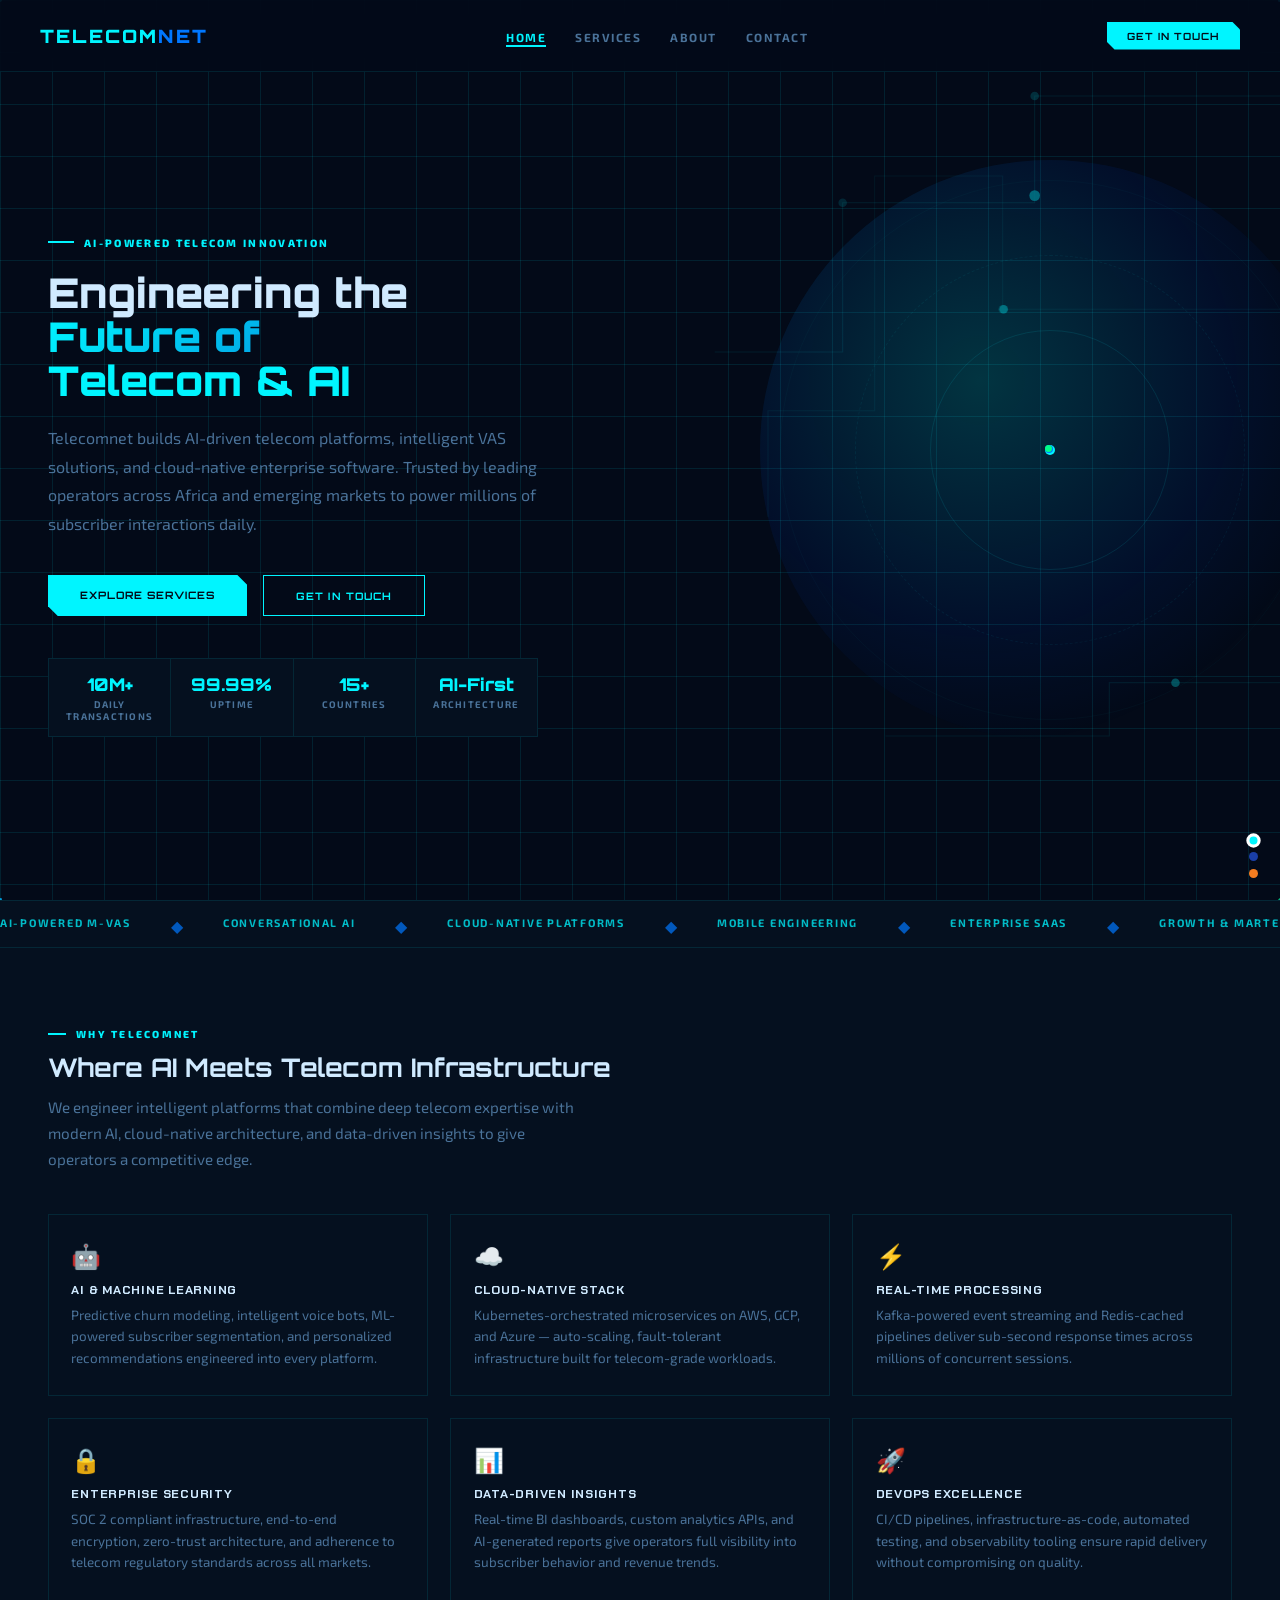
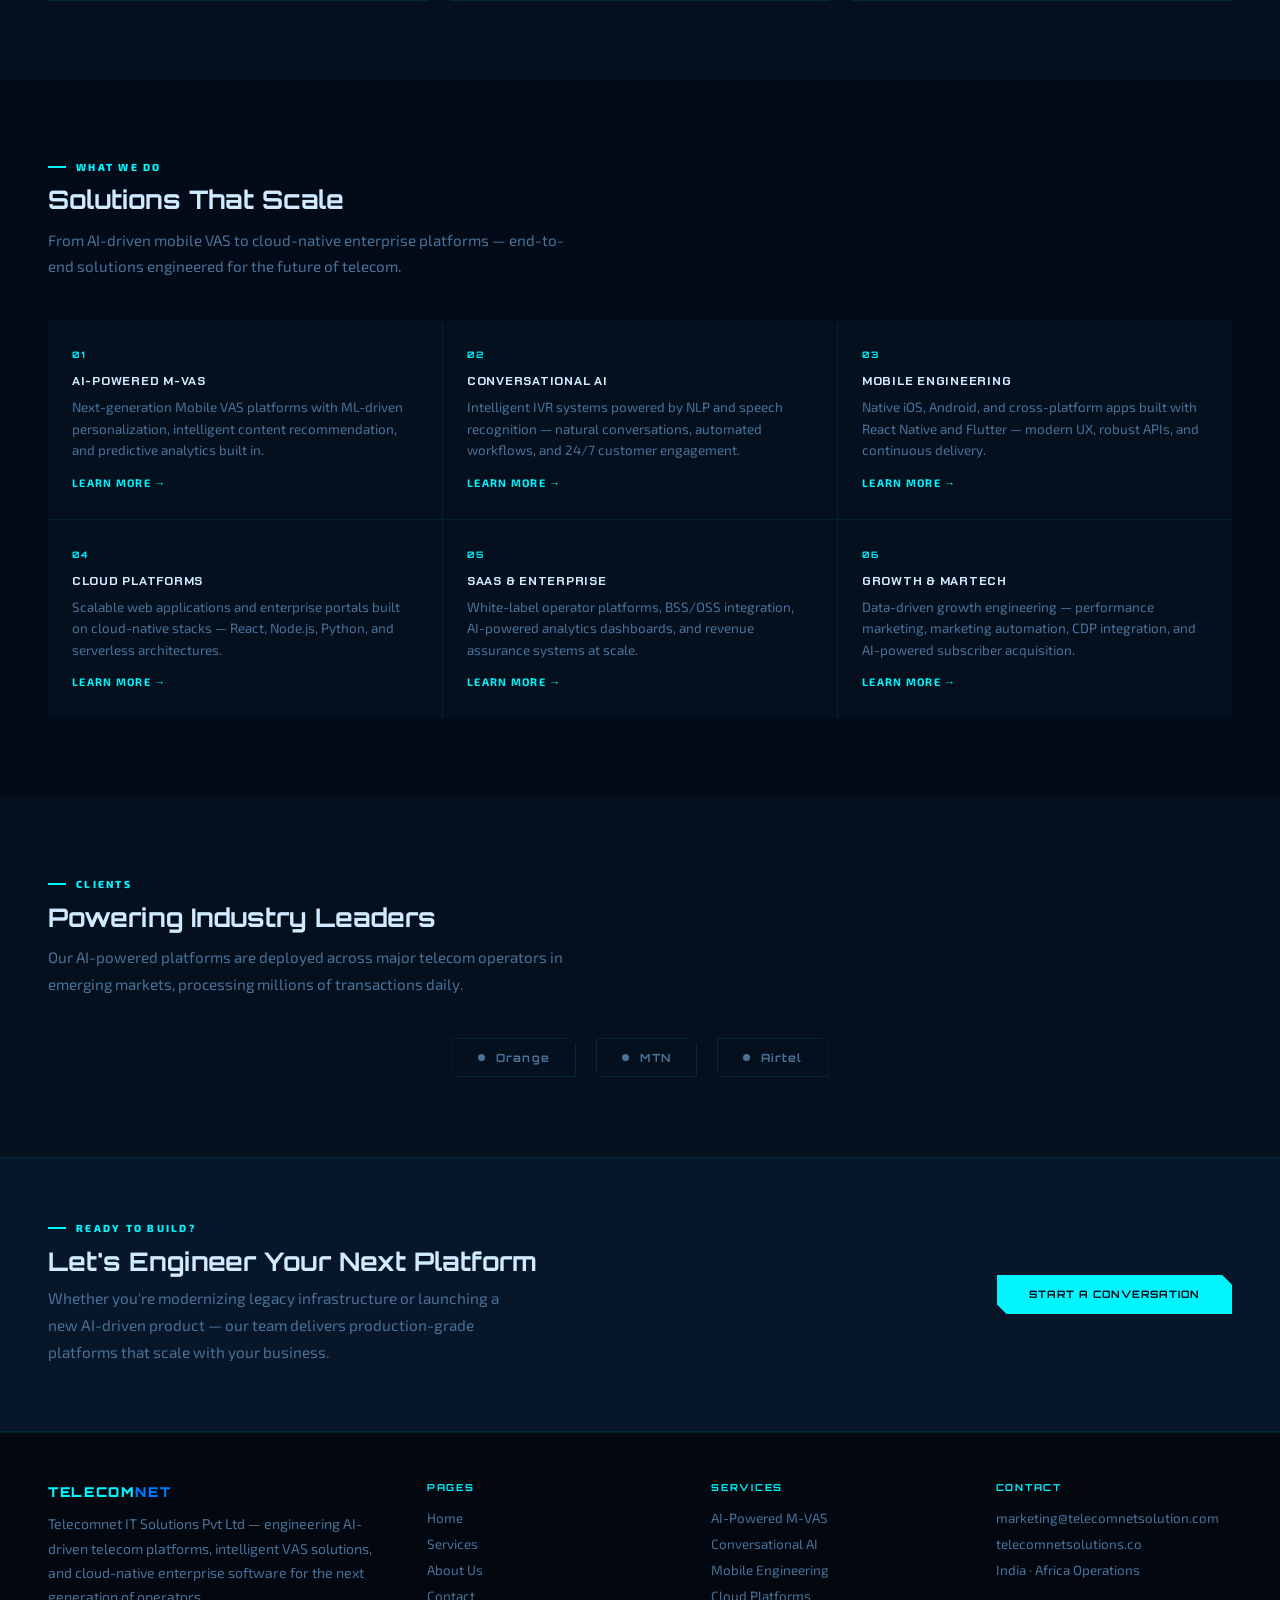
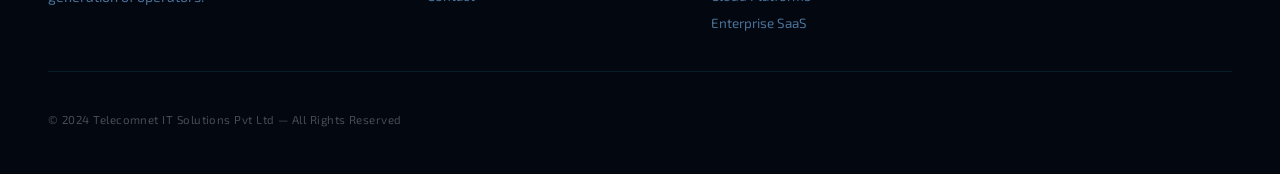
==== index.html @ 418e0425 "first commit" ====
<!DOCTYPE html>
<html lang="en" data-theme="scifi">
<head>
<meta charset="UTF-8"/><meta name="viewport" content="width=device-width,initial-scale=1"/>
<title>Telecomnet Solutions — AI-Powered Telecom Innovation</title>
<link rel="stylesheet" href="style.css"/>
<style>
.hero{min-height:100vh;display:flex;align-items:center;padding:8rem 3rem 4rem;position:relative;overflow:hidden;z-index:1}
.hero-grid{position:absolute;inset:0;background-image:linear-gradient(var(--border) 1px,transparent 1px),linear-gradient(90deg,var(--border) 1px,transparent 1px);background-size:52px 52px;animation:gridMove 18s linear infinite}
.hero-orb-wrap{position:absolute;right:-60px;top:50%;transform:translateY(-50%);width:580px;height:580px;pointer-events:none}
.hero-orb{position:absolute;inset:0;border-radius:50%;animation:orbFloat 6s ease-in-out infinite}
[data-theme="scifi"] .hero-orb{background:radial-gradient(circle at 38% 38%,rgba(0,245,255,.18),rgba(0,60,200,.1) 50%,transparent 72%)}
[data-theme="blueprint"] .hero-orb{background:radial-gradient(circle at 38% 38%,rgba(26,63,168,.13),rgba(244,124,32,.06) 50%,transparent 72%)}
[data-theme="premium"] .hero-orb{background:radial-gradient(circle at 38% 38%,rgba(244,124,32,.18),rgba(26,63,168,.1) 50%,transparent 72%)}
@keyframes orbFloat{0%,100%{transform:scale(1)}50%{transform:scale(1.04)}}
.orb-ring{position:absolute;border-radius:50%;top:50%;left:50%;transform:translate(-50%,-50%);border:1px solid var(--border)}
.orb-ring:nth-child(2){width:240px;height:240px;animation:spin 13s linear infinite}
.orb-ring:nth-child(3){width:390px;height:390px;animation:spin 23s linear infinite reverse;border-style:dashed;opacity:.6}
.orb-ring:nth-child(4){width:540px;height:540px;animation:spin 37s linear infinite;opacity:.28}
@keyframes spin{from{transform:translate(-50%,-50%) rotate(0deg)}to{transform:translate(-50%,-50%) rotate(360deg)}}
.od{position:absolute;border-radius:50%;top:50%;left:50%;margin:-5px 0 0 -5px}
.od:nth-child(5){width:10px;height:10px;background:var(--a1);animation:od1 7s linear infinite}
.od:nth-child(6){width:8px;height:8px;background:var(--a2);animation:od2 13s linear infinite reverse}
.od:nth-child(7){width:7px;height:7px;background:var(--a3);animation:od3 19s linear infinite}
@keyframes od1{from{transform:rotate(0deg) translateX(120px)}to{transform:rotate(360deg) translateX(120px)}}
@keyframes od2{from{transform:rotate(0deg) translateX(195px)}to{transform:rotate(360deg) translateX(195px)}}
@keyframes od3{from{transform:rotate(0deg) translateX(270px)}to{transform:rotate(360deg) translateX(270px)}}
.hero-circuit{position:absolute;right:0;top:0;bottom:0;width:50%;opacity:.45;pointer-events:none;color:var(--a1)}
.hero-content{position:relative;z-index:2;max-width:640px}
.hero-eyebrow{display:inline-flex;align-items:center;gap:10px;font-size:.66rem;font-weight:800;letter-spacing:.22em;text-transform:uppercase;color:var(--a1);margin-bottom:1.4rem}
.hero-eyebrow::before{content:'';width:26px;height:2px;background:var(--a1)}
.hero h1{font-family:'Orbitron',monospace;font-size:clamp(2rem,3.2vw,3.2rem);font-weight:900;line-height:1.08;margin-bottom:1.3rem}
.h1a{display:block;color:var(--text)}
.h1b{display:block;background:var(--grad);-webkit-background-clip:text;-webkit-text-fill-color:transparent;background-clip:text}
.h1c{display:block;color:var(--a1)}
.hero-desc{font-size:1rem;line-height:1.78;color:var(--muted);max-width:490px;margin-bottom:2.3rem}
.hero-btns{display:flex;gap:1rem;flex-wrap:wrap;margin-bottom:2.6rem}
.hero-stats{display:flex;border:1px solid var(--border);background:var(--card);overflow:hidden;max-width:520px}
[data-theme="premium"] .hero-stats{background:rgba(255,255,255,.05);backdrop-filter:blur(12px)}
.hs{flex:1;padding:.9rem 1rem;text-align:center;border-right:1px solid var(--border);position:relative;overflow:hidden}
.hs:last-child{border-right:none}
.hs::after{content:'';position:absolute;bottom:0;left:0;right:0;height:2px;background:var(--a1);transform:scaleX(0);transition:transform .3s}
.hs:hover::after{transform:scaleX(1)}
.hs-n{font-family:'Orbitron',monospace;font-size:1.1rem;font-weight:900;color:var(--num);display:block}
.hs-l{font-size:.6rem;font-weight:700;letter-spacing:.13em;text-transform:uppercase;color:var(--muted);display:block;margin-top:.14rem}

.why-grid{display:grid;grid-template-columns:repeat(3,1fr);gap:1.4rem;margin-top:1rem}
.why-card{padding:1.6rem 1.4rem;border:1px solid var(--border);background:var(--card);position:relative;overflow:hidden}
[data-theme="blueprint"] .why-card{background:#fff}
.why-card::after{content:'';position:absolute;bottom:0;left:0;right:0;height:2px;background:linear-gradient(90deg,var(--a1),var(--a2));transform:scaleX(0);transition:transform .35s;transform-origin:left}
.why-card:hover::after{transform:scaleX(1)}
.why-icon{font-size:1.5rem;margin-bottom:.7rem;display:block}
.why-card h3{font-size:.78rem;margin-bottom:.45rem}
.why-card p{font-size:.84rem;line-height:1.6}
.srv-teaser{display:grid;grid-template-columns:repeat(3,1fr);gap:1px;background:var(--border)}
.st-card{background:var(--card);padding:1.8rem 1.5rem;position:relative;overflow:hidden;transition:background .25s}
[data-theme="blueprint"] .st-card{background:#fff}
.st-card::before{content:'';position:absolute;top:0;left:0;right:0;height:3px;background:linear-gradient(90deg,var(--a1),var(--a2));transform:scaleX(0);transition:transform .3s;transform-origin:left}
.st-card:hover{background:var(--bg3)}
.st-card:hover::before{transform:scaleX(1)}
.st-num{font-family:'Orbitron',monospace;font-size:.56rem;font-weight:700;letter-spacing:.18em;color:var(--a1);display:block;margin-bottom:.8rem}
.st-card h3{font-size:.78rem;margin-bottom:.5rem}
.st-card p{font-size:.84rem;line-height:1.6}
.st-card a{display:inline-flex;align-items:center;gap:6px;font-size:.68rem;font-weight:700;letter-spacing:.12em;text-transform:uppercase;color:var(--a1);text-decoration:none;margin-top:.9rem;transition:gap .2s}
.st-card a:hover{gap:10px}
.clients-section{background:var(--bg2);transition:background .55s}
[data-theme="blueprint"] .clients-section{background:#fff}
.clients-logos{display:flex;gap:1.2rem;justify-content:center;flex-wrap:wrap;margin-top:.5rem}
.cl-badge{display:flex;align-items:center;gap:.7rem;font-family:'Orbitron',monospace;font-size:.7rem;font-weight:700;letter-spacing:.1em;padding:.72rem 1.6rem;border:1.5px solid var(--border);color:var(--muted);background:var(--card);transition:all .25s;cursor:default;clip-path:polygon(0 0,calc(100% - 6px) 0,100% 6px,100% 100%,6px 100%,0 calc(100% - 6px))}
.cl-badge:hover{border-color:var(--a1);color:var(--a1)}
.cl-dot{width:7px;height:7px;border-radius:50%;background:var(--muted);flex-shrink:0;transition:background .25s}
.cl-badge:hover .cl-dot{background:var(--a1)}
.cta-band{background:var(--bg3);border-top:1px solid var(--border);border-bottom:1px solid var(--border);padding:4rem 3rem;display:flex;align-items:center;justify-content:space-between;gap:2rem;flex-wrap:wrap}
[data-theme="blueprint"] .cta-band{background:#fff}
.cta-band h2{margin:0;max-width:500px}
@media(max-width:900px){.why-grid{grid-template-columns:1fr 1fr}.srv-teaser{grid-template-columns:1fr 1fr}.hero-orb-wrap{opacity:.4}}
@media(max-width:600px){.why-grid,.srv-teaser{grid-template-columns:1fr}.hero-orb-wrap{display:none}}
</style>
</head>
<body>
<canvas id="bgcanvas"></canvas>
<div id="theme-toast"></div>
<div class="theme-dots">
  <div class="tdot" data-t="scifi"></div>
  <div class="tdot" data-t="blueprint"></div>
  <div class="tdot" data-t="premium"></div>
</div>

<nav>
  <a href="index.html" class="nav-logo">TELECOM<span>NET</span></a>
  <ul class="nav-links">
    <li><a href="index.html" class="active-link">Home</a></li>
    <li><a href="services.html">Services</a></li>
    <li><a href="about.html">About</a></li>
    <li><a href="contact.html">Contact</a></li>
  </ul>
  <a href="contact.html" class="nav-cta">Get in Touch</a>
</nav>

<section class="hero">
  <div class="hero-grid"></div>
  <div class="hero-orb-wrap">
    <div class="hero-orb"></div>
    <div class="orb-ring"></div><div class="orb-ring"></div><div class="orb-ring"></div>
    <div class="od"></div><div class="od"></div><div class="od"></div>
  </div>
  <svg class="hero-circuit" viewBox="0 0 600 800" fill="none">
    <path d="M600 90 H370 V190 H190 V330 H70" stroke="currentColor" stroke-width="1" opacity=".2"/>
    <path d="M600 290 H340 V165 H220 V385 H120 V485" stroke="currentColor" stroke-width="1" opacity=".13"/>
    <path d="M600 640 H440 V690 H230" stroke="currentColor" stroke-width="1.1" opacity=".16"/>
    <circle cx="370" cy="90" r="4" fill="currentColor" opacity=".35"/>
    <circle cx="190" cy="190" r="4" fill="currentColor" opacity=".28"/>
    <circle cx="340" cy="290" r="4" fill="currentColor" opacity=".32"/>
    <circle r="5" fill="currentColor" opacity=".8"><animateMotion dur="5s" repeatCount="indefinite" path="M600 90 H370 V190 H190 V330 H70"/></circle>
    <circle r="4" fill="currentColor" opacity=".7"><animateMotion dur="7.5s" repeatCount="indefinite" path="M600 290 H340 V165 H220 V385 H120 V485"/></circle>
    <circle r="4" fill="currentColor" opacity=".65"><animateMotion dur="9s" repeatCount="indefinite" path="M600 640 H440 V690 H230"/></circle>
  </svg>
  <div class="hero-content">
    <div class="hero-eyebrow">AI-Powered Telecom Innovation</div>
    <h1>
      <span class="h1a">Engineering the</span>
      <span class="h1b">Future of</span>
      <span class="h1c">Telecom &amp; AI</span>
    </h1>
    <p class="hero-desc">Telecomnet builds AI-driven telecom platforms, intelligent VAS solutions, and cloud-native enterprise software. Trusted by leading operators across Africa and emerging markets to power millions of subscriber interactions daily.</p>
    <div class="hero-btns">
      <a href="services.html" class="btn-p">Explore Services</a>
      <a href="contact.html" class="btn-s">Get in Touch</a>
    </div>
    <div class="hero-stats">
      <div class="hs"><span class="hs-n">10M+</span><span class="hs-l">Daily Transactions</span></div>
      <div class="hs"><span class="hs-n">99.99%</span><span class="hs-l">Uptime</span></div>
      <div class="hs"><span class="hs-n">15+</span><span class="hs-l">Countries</span></div>
      <div class="hs"><span class="hs-n">AI-First</span><span class="hs-l">Architecture</span></div>
    </div>
  </div>
</section>

<div class="ticker">
  <div class="t-inner">
    <span class="t-item">AI-Powered M-VAS</span><span class="t-sep">◆</span><span class="t-item">Conversational AI</span><span class="t-sep">◆</span><span class="t-item">Cloud-Native Platforms</span><span class="t-sep">◆</span><span class="t-item">Mobile Engineering</span><span class="t-sep">◆</span><span class="t-item">Enterprise SaaS</span><span class="t-sep">◆</span><span class="t-item">Growth &amp; MarTech</span><span class="t-sep">◆</span><span class="t-item">Machine Learning</span><span class="t-sep">◆</span><span class="t-item">DevOps Excellence</span><span class="t-sep">◆</span><span class="t-item">AI-Powered M-VAS</span><span class="t-sep">◆</span><span class="t-item">Conversational AI</span><span class="t-sep">◆</span><span class="t-item">Cloud-Native Platforms</span><span class="t-sep">◆</span><span class="t-item">Mobile Engineering</span><span class="t-sep">◆</span><span class="t-item">Enterprise SaaS</span><span class="t-sep">◆</span><span class="t-item">Growth &amp; MarTech</span><span class="t-sep">◆</span>
  </div>
</div>

<section style="background:var(--bg2)">
  <div class="sec-tag">Why Telecomnet</div>
  <h2>Where AI Meets Telecom Infrastructure</h2>
  <p class="sec-sub">We engineer intelligent platforms that combine deep telecom expertise with modern AI, cloud-native architecture, and data-driven insights to give operators a competitive edge.</p>
  <div class="why-grid">
    <div class="why-card"><span class="why-icon">🤖</span><h3>AI &amp; Machine Learning</h3><p>Predictive churn modeling, intelligent voice bots, ML-powered subscriber segmentation, and personalized recommendations engineered into every platform.</p></div>
    <div class="why-card"><span class="why-icon">☁️</span><h3>Cloud-Native Stack</h3><p>Kubernetes-orchestrated microservices on AWS, GCP, and Azure — auto-scaling, fault-tolerant infrastructure built for telecom-grade workloads.</p></div>
    <div class="why-card"><span class="why-icon">⚡</span><h3>Real-Time Processing</h3><p>Kafka-powered event streaming and Redis-cached pipelines deliver sub-second response times across millions of concurrent sessions.</p></div>
    <div class="why-card"><span class="why-icon">🔒</span><h3>Enterprise Security</h3><p>SOC 2 compliant infrastructure, end-to-end encryption, zero-trust architecture, and adherence to telecom regulatory standards across all markets.</p></div>
    <div class="why-card"><span class="why-icon">📊</span><h3>Data-Driven Insights</h3><p>Real-time BI dashboards, custom analytics APIs, and AI-generated reports give operators full visibility into subscriber behavior and revenue trends.</p></div>
    <div class="why-card"><span class="why-icon">🚀</span><h3>DevOps Excellence</h3><p>CI/CD pipelines, infrastructure-as-code, automated testing, and observability tooling ensure rapid delivery without compromising on quality.</p></div>
  </div>
</section>

<section>
  <div class="sec-tag">What We Do</div>
  <h2>Solutions That Scale</h2>
  <p class="sec-sub">From AI-driven mobile VAS to cloud-native enterprise platforms — end-to-end solutions engineered for the future of telecom.</p>
  <div class="srv-teaser">
    <div class="st-card"><span class="st-num">01</span><h3>AI-Powered M-VAS</h3><p>Next-generation Mobile VAS platforms with ML-driven personalization, intelligent content recommendation, and predictive analytics built in.</p><a href="services.html">Learn More →</a></div>
    <div class="st-card"><span class="st-num">02</span><h3>Conversational AI</h3><p>Intelligent IVR systems powered by NLP and speech recognition — natural conversations, automated workflows, and 24/7 customer engagement.</p><a href="services.html">Learn More →</a></div>
    <div class="st-card"><span class="st-num">03</span><h3>Mobile Engineering</h3><p>Native iOS, Android, and cross-platform apps built with React Native and Flutter — modern UX, robust APIs, and continuous delivery.</p><a href="services.html">Learn More →</a></div>
    <div class="st-card"><span class="st-num">04</span><h3>Cloud Platforms</h3><p>Scalable web applications and enterprise portals built on cloud-native stacks — React, Node.js, Python, and serverless architectures.</p><a href="services.html">Learn More →</a></div>
    <div class="st-card"><span class="st-num">05</span><h3>SaaS &amp; Enterprise</h3><p>White-label operator platforms, BSS/OSS integration, AI-powered analytics dashboards, and revenue assurance systems at scale.</p><a href="services.html">Learn More →</a></div>
    <div class="st-card"><span class="st-num">06</span><h3>Growth &amp; MarTech</h3><p>Data-driven growth engineering — performance marketing, marketing automation, CDP integration, and AI-powered subscriber acquisition.</p><a href="services.html">Learn More →</a></div>
  </div>
</section>

<section class="clients-section">
  <div class="sec-tag">Clients</div>
  <h2>Powering Industry Leaders</h2>
  <p class="sec-sub">Our AI-powered platforms are deployed across major telecom operators in emerging markets, processing millions of transactions daily.</p>
  <div class="clients-logos">
    <div class="cl-badge"><div class="cl-dot"></div>Orange</div>
    <div class="cl-badge"><div class="cl-dot"></div>MTN</div>
    <div class="cl-badge"><div class="cl-dot"></div>Airtel</div>
  </div>
</section>

<div class="cta-band">
  <div>
    <div class="sec-tag">Ready to Build?</div>
    <h2>Let's Engineer Your Next Platform</h2>
    <p style="margin-top:.5rem;max-width:480px">Whether you're modernizing legacy infrastructure or launching a new AI-driven product — our team delivers production-grade platforms that scale with your business.</p>
  </div>
  <a href="contact.html" class="btn-p">Start a Conversation</a>
</div>

<footer>
  <div class="foot-top">
    <div class="foot-brand">
      <a href="index.html" style="text-decoration:none"><span class="foot-logo-text">TELECOM<span>NET</span></span></a>
      <p style="margin-top:.8rem">Telecomnet IT Solutions Pvt Ltd — engineering AI-driven telecom platforms, intelligent VAS solutions, and cloud-native enterprise software for the next generation of operators.</p>
    </div>
    <div><div class="foot-col-title">Pages</div><ul class="foot-links"><li><a href="index.html">Home</a></li><li><a href="services.html">Services</a></li><li><a href="about.html">About Us</a></li><li><a href="contact.html">Contact</a></li></ul></div>
    <div><div class="foot-col-title">Services</div><ul class="foot-links"><li><a href="services.html">AI-Powered M-VAS</a></li><li><a href="services.html">Conversational AI</a></li><li><a href="services.html">Mobile Engineering</a></li><li><a href="services.html">Cloud Platforms</a></li><li><a href="services.html">Enterprise SaaS</a></li></ul></div>
    <div><div class="foot-col-title">Contact</div><ul class="foot-links"><li><a href="mailto:marketing@telecomnetsolution.com">marketing@telecomnetsolution.com</a></li><li><a href="https://telecomnetsolutions.co">telecomnetsolutions.co</a></li><li><a href="#">India · Africa Operations</a></li></ul></div>
  </div>
  <div class="foot-bottom"><span class="foot-copy">© 2024 Telecomnet IT Solutions Pvt Ltd — All Rights Reserved</span></div>
</footer>

<script src="shared.js"></script>
</body>
</html>
---- style.css ----
/* ═══════════════════════════════════════════
   TELECOMNET SOLUTIONS — SHARED STYLESHEET
   3 Themes: scifi | blueprint | premium
═══════════════════════════════════════════ */
@import url('https://fonts.googleapis.com/css2?family=Orbitron:wght@400;700;900&family=Exo+2:wght@300;400;600;700;800&family=Chakra+Petch:wght@300;400;600;700&display=swap');

*,*::before,*::after{box-sizing:border-box;margin:0;padding:0}
html{scroll-behavior:smooth}
body{overflow-x:hidden;font-family:'Exo 2',sans-serif;transition:background .55s,color .4s}

/* ═══ THEME VARIABLES ═══ */
[data-theme="scifi"]{
  --bg:#030a18;--bg2:#05101f;--bg3:#071628;
  --text:#d0eaff;--muted:#4a7299;--border:rgba(0,245,255,.1);
  --a1:#00f5ff;--a2:#0077ff;--a3:#00ff88;
  --nav:rgba(3,10,24,.88);--card:#05101f;
  --btn-bg:#00f5ff;--btn-text:#030a18;
  --btn2-border:#00f5ff;--btn2-text:#00f5ff;
  --grad:linear-gradient(135deg,#00f5ff,#0055cc);
  --tag:#00f5ff;--num:#00f5ff;--foot:#020710;
  --chip1-b:rgba(0,245,255,.25);--chip1-c:#00f5ff;
  --chip2-b:rgba(0,255,136,.25);--chip2-c:#00ff88;
}
[data-theme="blueprint"]{
  --bg:#f0f5ff;--bg2:#e4eeff;--bg3:#ffffff;
  --text:#08163a;--muted:#3e5a8a;--border:rgba(26,63,168,.12);
  --a1:#1a3fa8;--a2:#f47c20;--a3:#0044dd;
  --nav:rgba(255,255,255,.9);--card:#ffffff;
  --btn-bg:#1a3fa8;--btn-text:#ffffff;
  --btn2-border:#f47c20;--btn2-text:#f47c20;
  --grad:linear-gradient(135deg,#1a3fa8,#2255dd);
  --tag:#f47c20;--num:#1a3fa8;--foot:#071030;
  --chip1-b:rgba(26,63,168,.22);--chip1-c:#1a3fa8;
  --chip2-b:rgba(244,124,32,.28);--chip2-c:#f47c20;
}
[data-theme="premium"]{
  --bg:#050e22;--bg2:#09162e;--bg3:#0d1e3d;
  --text:#e4eeff;--muted:#3d5f90;--border:rgba(244,124,32,.14);
  --a1:#f47c20;--a2:#ffaa55;--a3:#6ea8ff;
  --nav:rgba(5,14,34,.9);--card:rgba(255,255,255,.04);
  --btn-bg:linear-gradient(90deg,#f47c20,#ff9533);--btn-text:#fff;
  --btn2-border:rgba(255,255,255,.28);--btn2-text:#e4eeff;
  --grad:linear-gradient(135deg,#f47c20,#ffcc80);
  --tag:#f47c20;--num:#f47c20;--foot:#030810;
  --chip1-b:rgba(110,168,255,.28);--chip1-c:#6ea8ff;
  --chip2-b:rgba(244,124,32,.3);--chip2-c:#f47c20;
}

body{background:var(--bg);color:var(--text)}
#bgcanvas{position:fixed;inset:0;z-index:0;pointer-events:none}

/* ═══ THEME TOAST ═══ */
#theme-toast{
  position:fixed;top:78px;left:50%;transform:translateX(-50%) translateY(-8px);
  z-index:9999;padding:.5rem 1.4rem;border-radius:2px;
  font-family:'Orbitron',monospace;font-size:.62rem;font-weight:700;letter-spacing:.14em;
  background:var(--a1);color:var(--bg);opacity:0;transition:opacity .3s,transform .3s;pointer-events:none;
  clip-path:polygon(0 0,calc(100% - 7px) 0,100% 7px,100% 100%,7px 100%,0 calc(100% - 7px));
}
#theme-toast.show{opacity:1;transform:translateX(-50%) translateY(0)}

/* ═══ THEME DOTS ═══ */
.theme-dots{position:fixed;bottom:1.4rem;right:1.4rem;z-index:500;display:flex;flex-direction:column;gap:.45rem;align-items:center}
.tdot{width:9px;height:9px;border-radius:50%;cursor:pointer;border:2px solid transparent;transition:transform .2s,border-color .2s}
.tdot[data-t="scifi"]{background:#00f5ff}
.tdot[data-t="blueprint"]{background:#1a3fa8}
.tdot[data-t="premium"]{background:#f47c20}
.tdot.active{transform:scale(1.6);border-color:#fff}

/* ═══ NAV ═══ */
nav{
  position:fixed;top:0;left:0;right:0;z-index:200;
  display:flex;align-items:center;justify-content:space-between;
  padding:0 2.5rem;height:72px;gap:1.5rem;
  background:var(--nav);border-bottom:1px solid var(--border);
  backdrop-filter:blur(18px);transition:background .55s,border-color .4s;
}
/* Text Logo */
.nav-logo{
  font-family:'Orbitron',monospace;font-weight:900;font-size:1.15rem;
  letter-spacing:.12em;color:var(--a1);text-decoration:none;
  flex-shrink:0;transition:opacity .2s;
}
.nav-logo span{color:var(--a2)}
.nav-logo:hover{opacity:.8}
.foot-logo-text{
  font-family:'Orbitron',monospace;font-weight:900;font-size:.85rem;
  letter-spacing:.12em;color:var(--a1);
}
.foot-logo-text span{color:var(--a2)}
.nav-links{display:flex;gap:1.8rem;list-style:none}
.nav-links a{
  font-size:.74rem;font-weight:700;letter-spacing:.13em;text-transform:uppercase;
  color:var(--muted);text-decoration:none;transition:color .25s;position:relative;padding-bottom:3px;
}
.nav-links a::after{content:'';position:absolute;bottom:0;left:0;width:0;height:2px;background:var(--a1);transition:width .25s}
.nav-links a:hover{color:var(--a1)}
.nav-links a:hover::after{width:100%}
.nav-links a.active-link{color:var(--a1)}
.nav-links a.active-link::after{width:100%}
.nav-cta{
  font-family:'Orbitron',monospace;font-size:.62rem;font-weight:700;letter-spacing:.1em;text-transform:uppercase;
  padding:.5rem 1.3rem;background:var(--btn-bg);color:var(--btn-text);border:none;
  cursor:pointer;text-decoration:none;transition:opacity .2s,transform .15s;
  clip-path:polygon(0 0,calc(100% - 8px) 0,100% 8px,100% 100%,8px 100%,0 calc(100% - 8px));
}
.nav-cta:hover{opacity:.85;transform:translateY(-1px)}

/* ═══ PAGE HEADER (inner pages) ═══ */
.page-header{
  padding:8rem 3rem 4rem;position:relative;overflow:hidden;z-index:1;
  border-bottom:1px solid var(--border);
}
.page-header-grid{
  position:absolute;inset:0;
  background-image:linear-gradient(var(--border) 1px,transparent 1px),
    linear-gradient(90deg,var(--border) 1px,transparent 1px);
  background-size:48px 48px;animation:gridMove 18s linear infinite;
}
@keyframes gridMove{from{background-position:0 0}to{background-position:48px 48px}}
.page-header-glow{
  position:absolute;right:-80px;top:-80px;
  width:500px;height:500px;border-radius:50%;pointer-events:none;
  animation:glowPulse 5s ease-in-out infinite;
}
[data-theme="scifi"] .page-header-glow{background:radial-gradient(circle,rgba(0,245,255,.12),transparent 65%)}
[data-theme="blueprint"] .page-header-glow{background:radial-gradient(circle,rgba(26,63,168,.1),transparent 65%)}
[data-theme="premium"] .page-header-glow{background:radial-gradient(circle,rgba(244,124,32,.15),transparent 65%)}
@keyframes glowPulse{0%,100%{opacity:.7}50%{opacity:1}}
.ph-eyebrow{font-size:.66rem;font-weight:800;letter-spacing:.22em;text-transform:uppercase;color:var(--tag);display:flex;align-items:center;gap:10px;margin-bottom:.9rem}
.ph-eyebrow::before{content:'';width:22px;height:2px;background:var(--tag)}
.page-header h1{font-family:'Orbitron',monospace;font-size:clamp(1.8rem,3vw,3rem);font-weight:900;line-height:1.08;margin-bottom:.8rem}
.h1-grad{background:var(--grad);-webkit-background-clip:text;-webkit-text-fill-color:transparent;background-clip:text}
.page-header p{font-size:1.05rem;color:var(--muted);line-height:1.75;max-width:560px}

/* ═══ SECTIONS ═══ */
section{position:relative;z-index:1;padding:5rem 3rem}
.sec-tag{font-size:.64rem;font-weight:800;letter-spacing:.22em;text-transform:uppercase;color:var(--tag);display:flex;align-items:center;gap:10px;margin-bottom:.8rem}
.sec-tag::before{content:'';width:18px;height:2px;background:var(--tag)}
h2{font-family:'Orbitron',monospace;font-size:clamp(1.35rem,2vw,1.95rem);font-weight:700;line-height:1.15;margin-bottom:.75rem;color:var(--text)}
h3{font-family:'Chakra Petch',monospace;font-size:.88rem;font-weight:700;letter-spacing:.06em;text-transform:uppercase;margin-bottom:.6rem;color:var(--text)}
.sec-sub{font-size:.95rem;color:var(--muted);line-height:1.72;max-width:540px;margin-bottom:2.6rem}
p{font-size:.96rem;line-height:1.78;color:var(--muted)}

/* ═══ BUTTONS ═══ */
.btn-p{
  font-family:'Orbitron',monospace;font-size:.64rem;font-weight:700;
  letter-spacing:.1em;text-transform:uppercase;padding:.85rem 2rem;
  background:var(--btn-bg);color:var(--btn-text);border:none;
  cursor:pointer;text-decoration:none;display:inline-block;
  clip-path:polygon(0 0,calc(100% - 10px) 0,100% 10px,100% 100%,10px 100%,0 calc(100% - 10px));
  transition:transform .15s,box-shadow .2s;
}
.btn-p:hover{transform:translateY(-2px)}
[data-theme="scifi"] .btn-p:hover{box-shadow:0 8px 28px rgba(0,245,255,.3)}
[data-theme="blueprint"] .btn-p:hover{box-shadow:0 8px 28px rgba(26,63,168,.28)}
[data-theme="premium"] .btn-p:hover{box-shadow:0 8px 28px rgba(244,124,32,.32)}
.btn-s{
  font-family:'Orbitron',monospace;font-size:.64rem;font-weight:700;
  letter-spacing:.1em;text-transform:uppercase;padding:.85rem 2rem;
  background:transparent;color:var(--btn2-text);border:1.5px solid var(--btn2-border);
  cursor:pointer;text-decoration:none;display:inline-block;transition:all .2s;
}
.btn-s:hover{background:var(--btn2-border);color:var(--bg)}

/* ═══ CARDS ═══ */
.card{
  background:var(--card);border:1px solid var(--border);
  padding:2rem 1.8rem;position:relative;overflow:hidden;
  transition:transform .25s,box-shadow .25s;
}
[data-theme="premium"] .card{backdrop-filter:blur(10px)}
.card::before{
  content:'';position:absolute;top:0;left:0;right:0;height:3px;
  background:linear-gradient(90deg,var(--a1),var(--a2));
  transform:scaleX(0);transition:transform .3s;transform-origin:left;
}
.card:hover{transform:translateY(-4px)}
.card:hover::before{transform:scaleX(1)}
[data-theme="blueprint"] .card{background:#fff;border:1px solid rgba(26,63,168,.1)}
[data-theme="blueprint"] .card:hover{box-shadow:0 12px 40px rgba(26,63,168,.1)}
[data-theme="scifi"] .card:hover{box-shadow:0 12px 40px rgba(0,245,255,.07)}
[data-theme="premium"] .card:hover{box-shadow:0 12px 40px rgba(244,124,32,.1)}

/* ═══ CHIPS ═══ */
.chips{display:flex;flex-wrap:wrap;gap:.5rem;margin-top:1.3rem}
.chip{font-size:.66rem;font-weight:700;letter-spacing:.1em;text-transform:uppercase;padding:.28rem .82rem;border:1.5px solid}
.chip.c1{border-color:var(--chip1-b);color:var(--chip1-c)}
.chip.c2{border-color:var(--chip2-b);color:var(--chip2-c)}

/* ═══ TICKER ═══ */
.ticker{position:relative;z-index:1;padding:.65rem 0;overflow:hidden;white-space:nowrap;border-top:1px solid var(--border);border-bottom:1px solid var(--border);background:var(--bg2);transition:background .55s}
.t-inner{display:inline-flex;gap:2.5rem;animation:tick 26s linear infinite}
.t-item{font-size:.68rem;font-weight:700;letter-spacing:.16em;text-transform:uppercase;color:var(--a1);opacity:.75}
.t-sep{color:var(--a2);opacity:.7}
@keyframes tick{from{transform:translateX(0)}to{transform:translateX(-50%)}}

/* ═══ ORBIT ANIMATIONS ═══ */
@keyframes spin{from{transform:translate(-50%,-50%) rotate(0deg)}to{transform:translate(-50%,-50%) rotate(360deg)}}
@keyframes od1{from{transform:rotate(0deg) translateX(115px)}to{transform:rotate(360deg) translateX(115px)}}
@keyframes od2{from{transform:rotate(0deg) translateX(185px)}to{transform:rotate(360deg) translateX(185px)}}
@keyframes od3{from{transform:rotate(0deg) translateX(255px)}to{transform:rotate(360deg) translateX(255px)}}
@keyframes floatY{0%,100%{transform:translateY(0)}50%{transform:translateY(-12px)}}
@keyframes nodeG{from{opacity:.5;transform:scale(1)}to{opacity:1;transform:scale(1.45)}}
@keyframes corePulse{0%,100%{box-shadow:0 0 0 0 transparent}50%{box-shadow:0 0 0 16px transparent}}

/* ═══ FOOTER ═══ */
footer{
  position:relative;z-index:1;background:var(--foot);
  padding:3rem;border-top:1px solid var(--border);
}
.foot-top{display:grid;grid-template-columns:1.4fr 1fr 1fr 1fr;gap:3rem;margin-bottom:2.5rem;padding-bottom:2.5rem;border-bottom:1px solid var(--border)}
.foot-brand p{font-size:.88rem;line-height:1.72;color:var(--muted);margin-top:.8rem}
.foot-col-title{font-family:'Orbitron',monospace;font-size:.6rem;font-weight:700;letter-spacing:.18em;text-transform:uppercase;color:var(--a1);margin-bottom:.9rem}
.foot-links{list-style:none;display:flex;flex-direction:column;gap:.45rem}
.foot-links a{font-size:.84rem;color:var(--muted);text-decoration:none;transition:color .2s}
.foot-links a:hover{color:var(--a1)}
.foot-bottom{display:flex;justify-content:space-between;align-items:center;flex-wrap:wrap;gap:1rem}
.foot-logo-wrap{display:flex;align-items:center;gap:8px;cursor:pointer}

.foot-copy{font-size:.72rem;color:rgba(255,255,255,.28);letter-spacing:.04em}
.foot-theme-lbl{font-family:'Orbitron',monospace;font-size:.5rem;font-weight:700;letter-spacing:.14em;text-transform:uppercase;color:var(--a1);opacity:.7}

/* ═══ CONTACT FORM ═══ */
.contact-form input,.contact-form textarea,.contact-form select{
  width:100%;background:var(--card);border:1.5px solid var(--border);
  color:var(--text);font-family:'Exo 2',sans-serif;font-size:.92rem;
  padding:.78rem 1rem;margin-bottom:.82rem;outline:none;transition:border-color .2s;
}
[data-theme="blueprint"] .contact-form input,
[data-theme="blueprint"] .contact-form textarea,
[data-theme="blueprint"] .contact-form select{background:#fff}
.contact-form input:focus,.contact-form textarea:focus{border-color:var(--a1)}
.contact-form input::placeholder,.contact-form textarea::placeholder{color:var(--muted);opacity:.55}
.contact-form textarea{min-height:120px;resize:vertical}
.form-row{display:grid;grid-template-columns:1fr 1fr;gap:.82rem}

/* ═══ MISC ═══ */
.divider{height:1px;background:var(--border);margin:2rem 0}
.highlight{color:var(--a1)}
.accent2{color:var(--a2)}
.num-big{font-family:'Orbitron',monospace;font-size:2.2rem;font-weight:900;color:var(--num);display:block;letter-spacing:.05em}
.vision-bar{padding:1.4rem 1.6rem;border-left:3px solid var(--a1);background:rgba(0,0,0,.04)}
[data-theme="scifi"] .vision-bar{background:rgba(0,245,255,.03)}
[data-theme="premium"] .vision-bar{background:rgba(244,124,32,.04)}
.vision-bar p{font-style:italic;color:var(--text);opacity:.82;font-size:.92rem;line-height:1.72;margin:0}

/* ═══ RESPONSIVE ═══ */
@media(max-width:900px){
  nav{padding:0 1.2rem}.nav-links{display:none}
  .page-header,.foot-top{padding-left:1.2rem;padding-right:1.2rem}
  section{padding:3.5rem 1.2rem}
  .foot-top{grid-template-columns:1fr 1fr;gap:2rem}
  footer{padding:2rem 1.2rem}
  .form-row{grid-template-columns:1fr}
}
@media(max-width:600px){
  .foot-top{grid-template-columns:1fr}
}
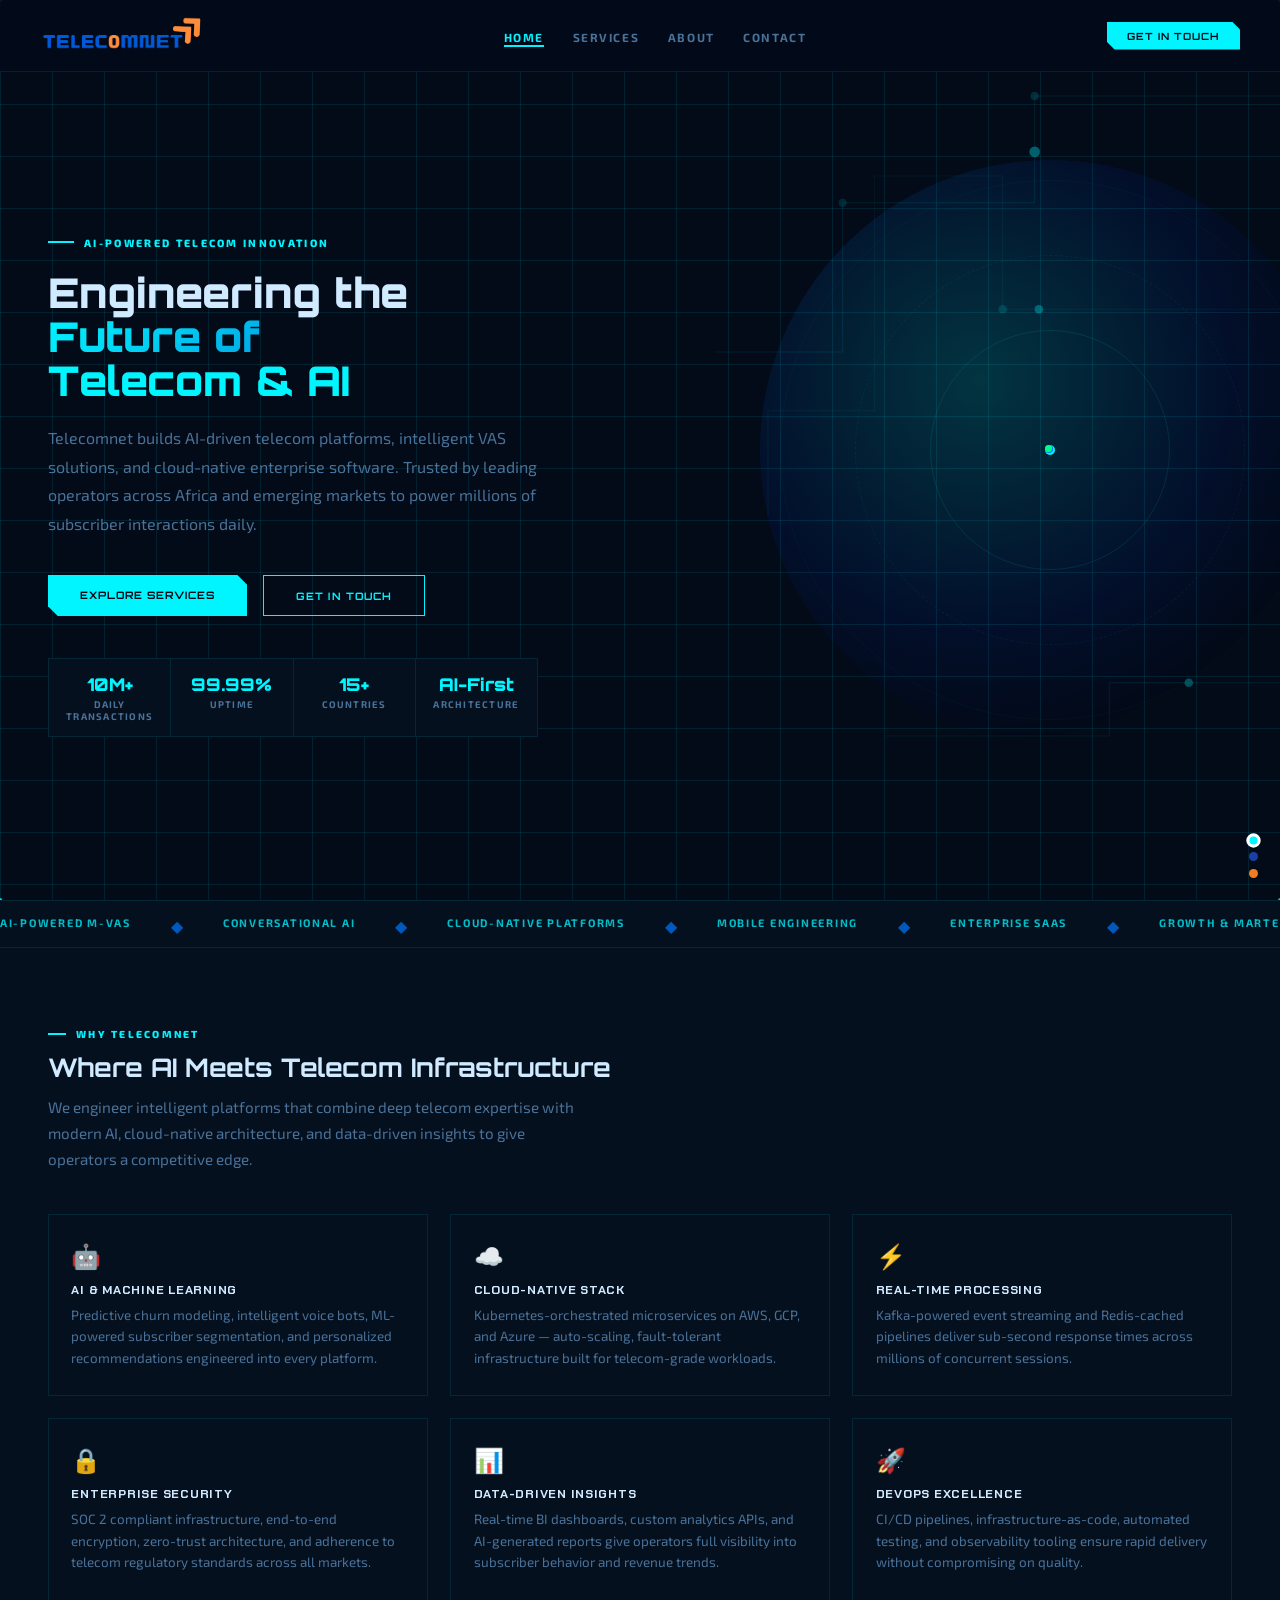
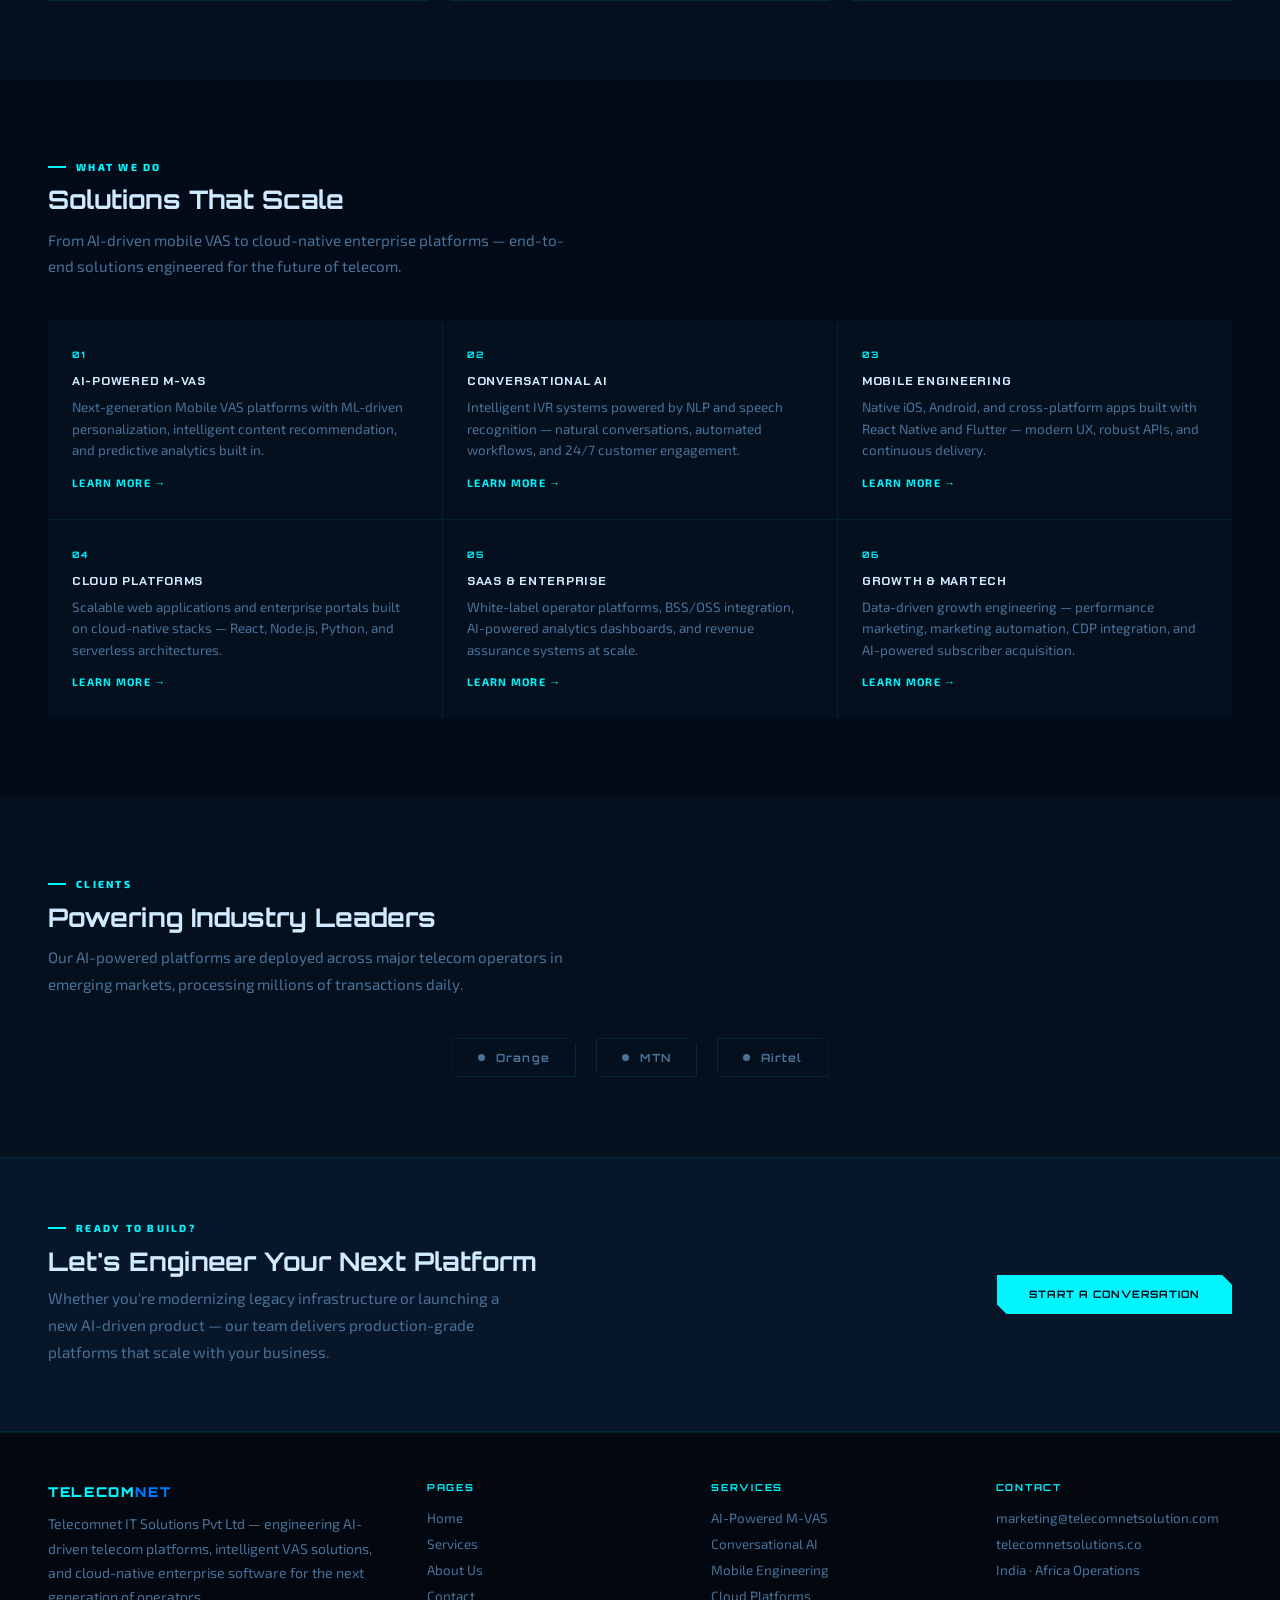
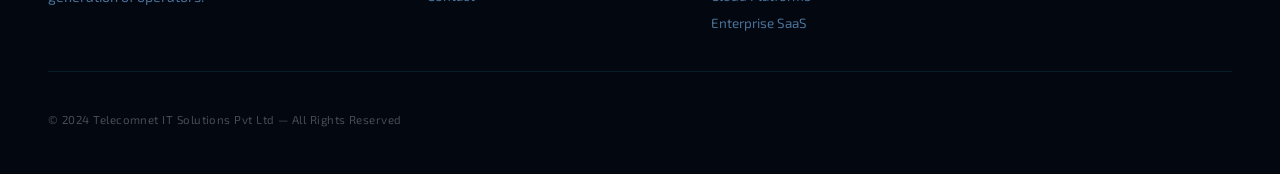
==== commit 21432e40: "added logo" ====
--- a/index.html
+++ b/index.html
@@ -87,7 +87,7 @@
 </div>
 
 <nav>
-  <a href="index.html" class="nav-logo">TELECOM<span>NET</span></a>
+  <a href="index.html" class="nav-logo"><img src="images/telecomnet-logo.png" alt="Telecomnet Solutions"/></a>
   <ul class="nav-links">
     <li><a href="index.html" class="active-link">Home</a></li>
     <li><a href="services.html">Services</a></li>
--- a/style.css
+++ b/style.css
@@ -75,14 +75,19 @@
   background:var(--nav);border-bottom:1px solid var(--border);
   backdrop-filter:blur(18px);transition:background .55s,border-color .4s;
 }
-/* Text Logo */
+/* Logo */
 .nav-logo{
-  font-family:'Orbitron',monospace;font-weight:900;font-size:1.15rem;
-  letter-spacing:.12em;color:var(--a1);text-decoration:none;
+  display:flex;align-items:center;text-decoration:none;
   flex-shrink:0;transition:opacity .2s;
 }
-.nav-logo span{color:var(--a2)}
-.nav-logo:hover{opacity:.8}
+.nav-logo img{
+  height:38px;width:auto;display:block;
+  transition:opacity .2s,filter .35s;
+}
+[data-theme="blueprint"] .nav-logo img{
+  filter:brightness(0) saturate(100%) invert(19%) sepia(72%) saturate(1200%) hue-rotate(210deg) brightness(80%);
+}
+.nav-logo:hover{opacity:.78}
 .foot-logo-text{
   font-family:'Orbitron',monospace;font-weight:900;font-size:.85rem;
   letter-spacing:.12em;color:var(--a1);
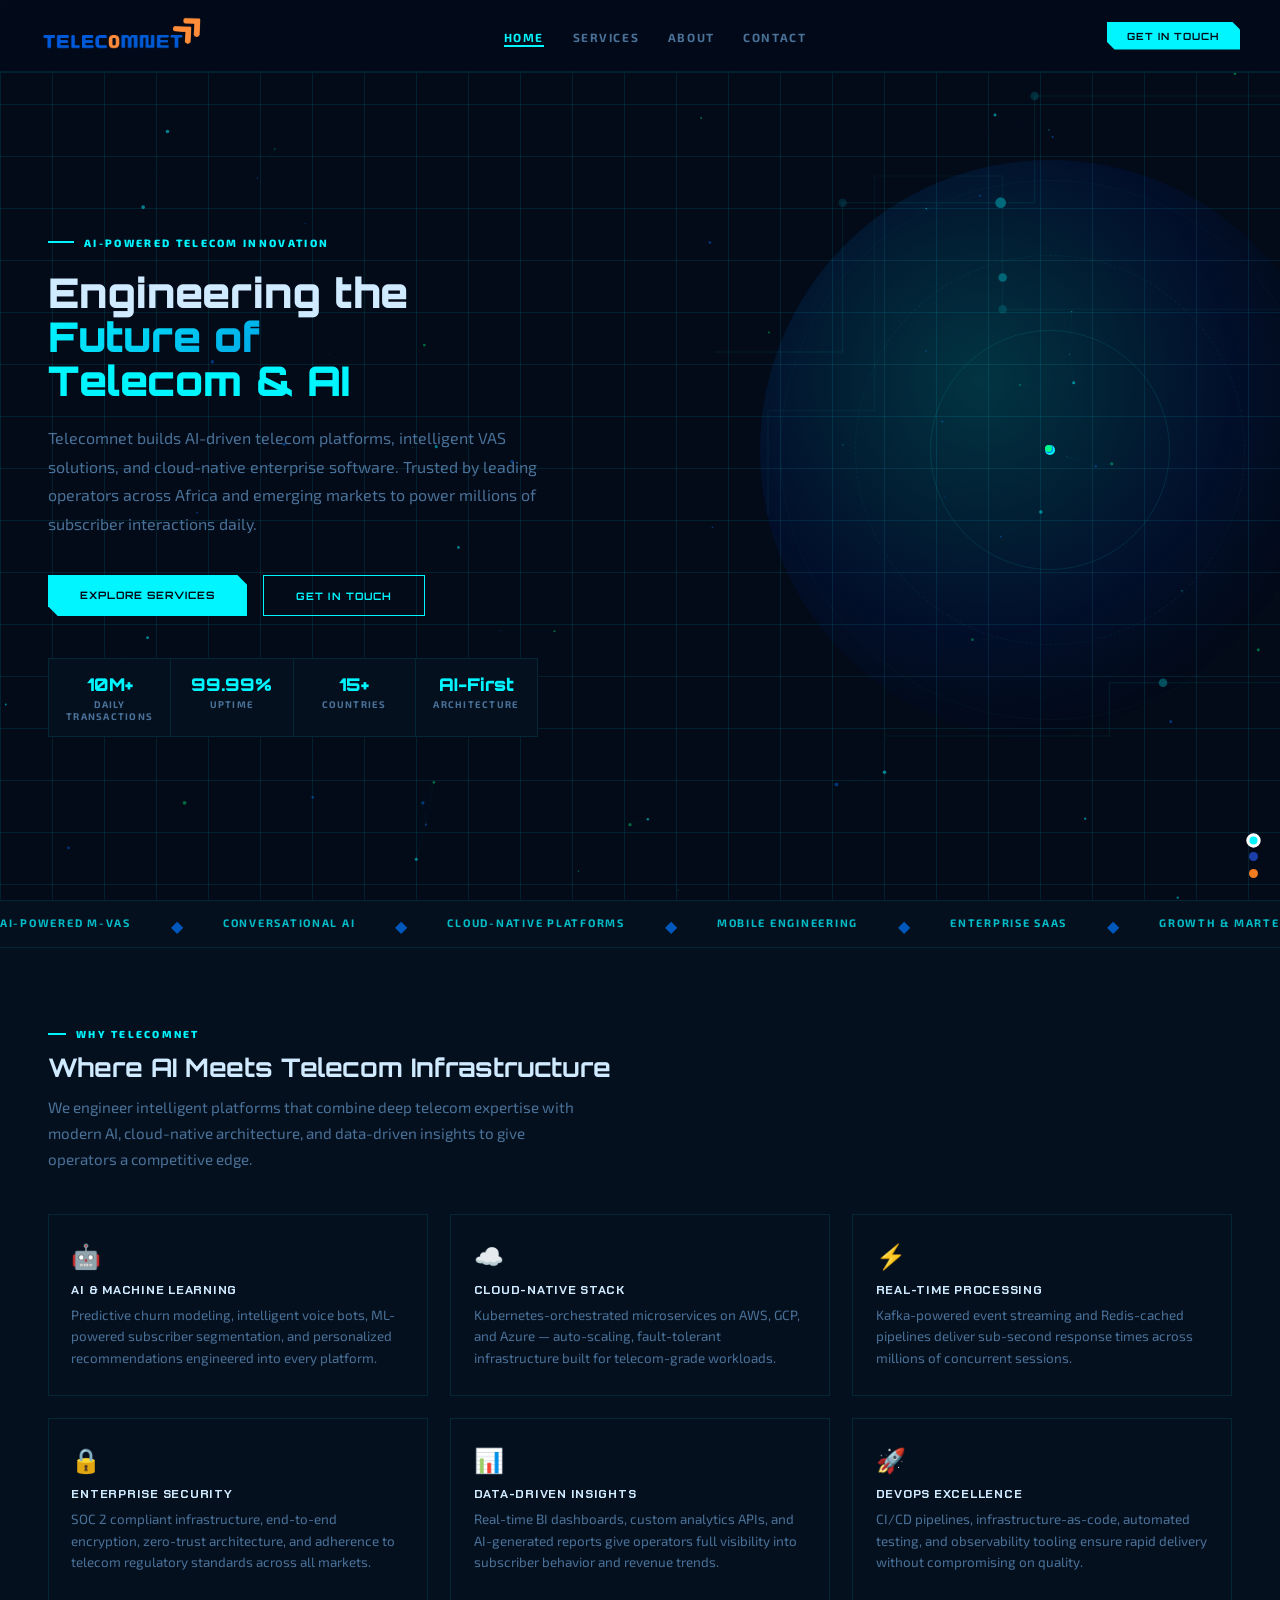
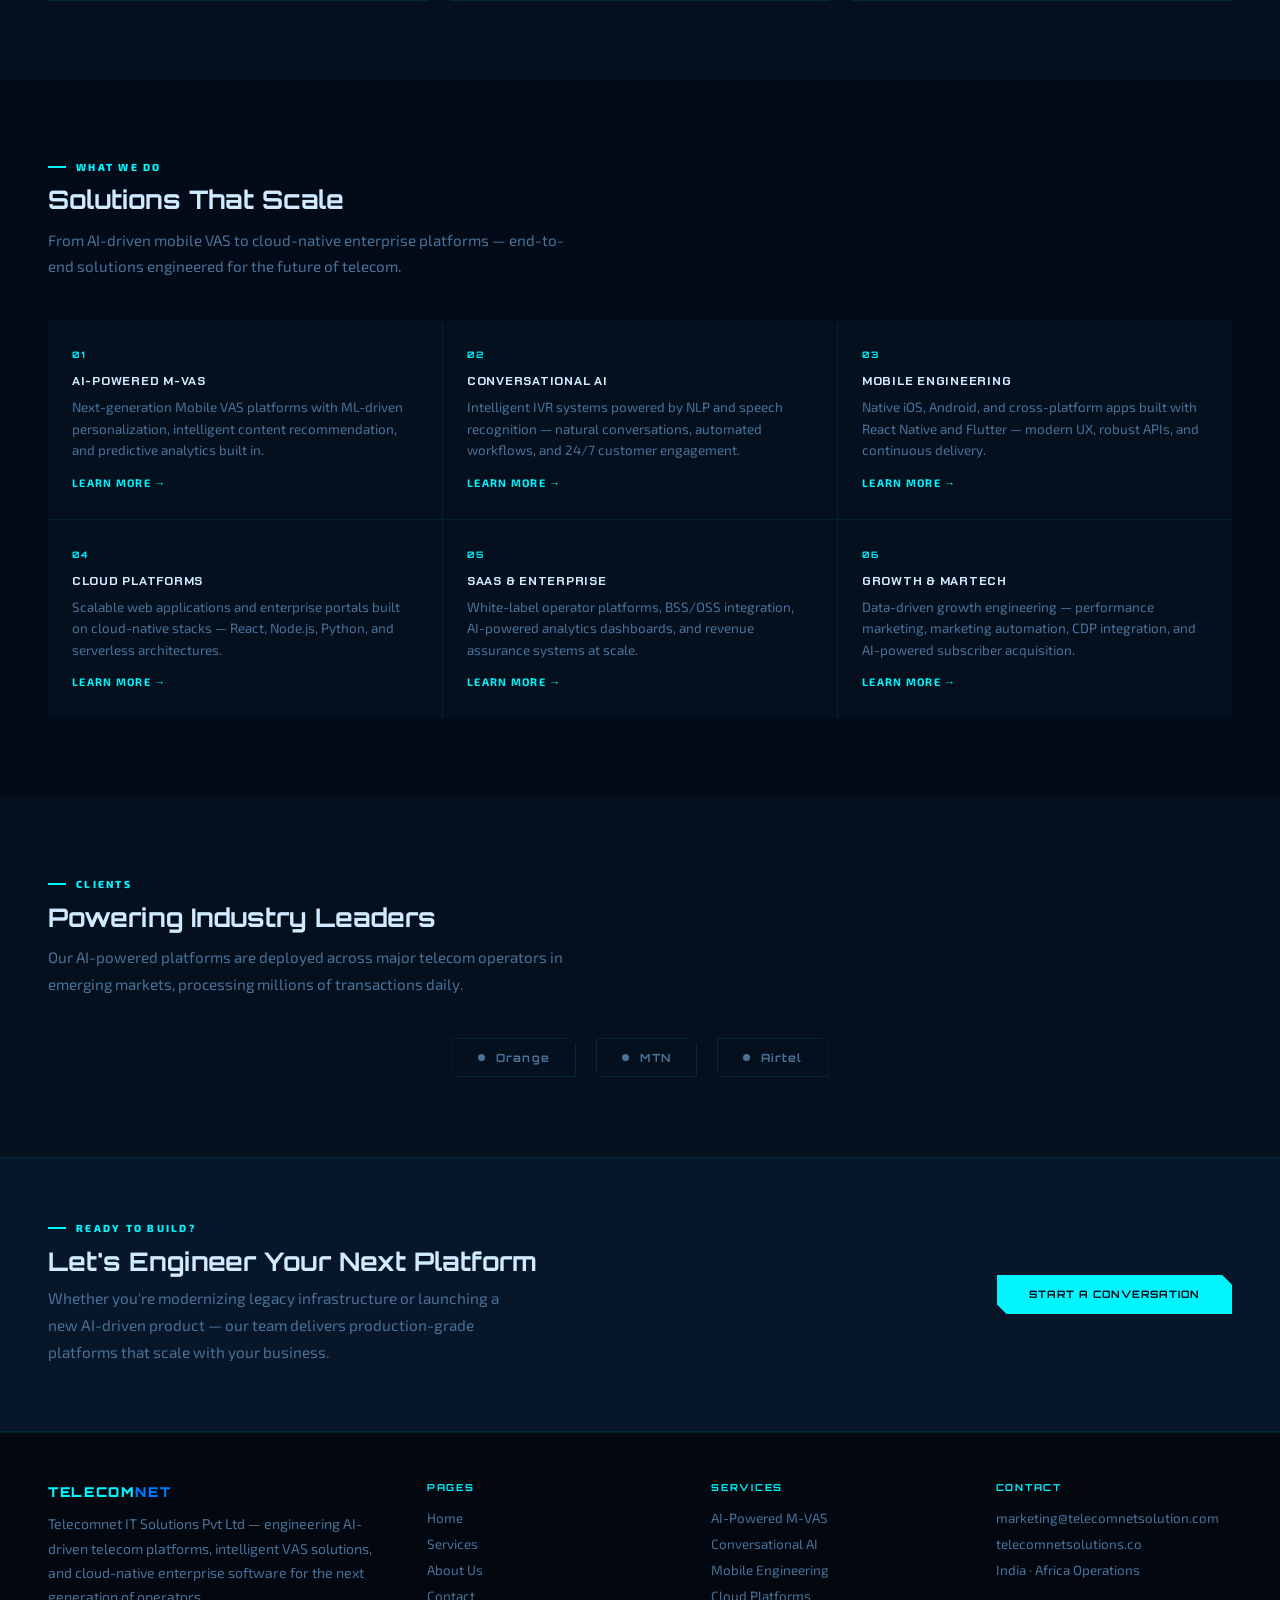
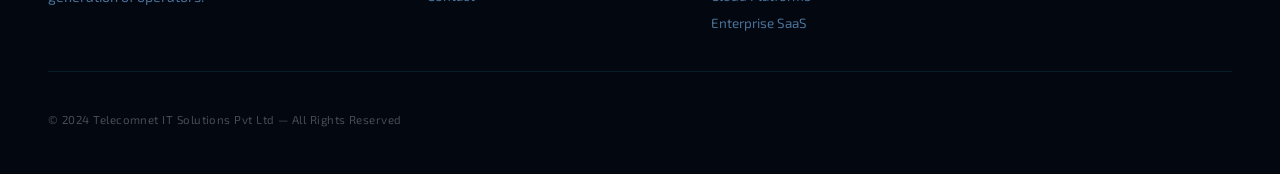
==== commit 3a337c52: "fix responsiveness of website" ====
--- a/index.html
+++ b/index.html
@@ -73,8 +73,31 @@
 .cta-band{background:var(--bg3);border-top:1px solid var(--border);border-bottom:1px solid var(--border);padding:4rem 3rem;display:flex;align-items:center;justify-content:space-between;gap:2rem;flex-wrap:wrap}
 [data-theme="blueprint"] .cta-band{background:#fff}
 .cta-band h2{margin:0;max-width:500px}
-@media(max-width:900px){.why-grid{grid-template-columns:1fr 1fr}.srv-teaser{grid-template-columns:1fr 1fr}.hero-orb-wrap{opacity:.4}}
-@media(max-width:600px){.why-grid,.srv-teaser{grid-template-columns:1fr}.hero-orb-wrap{display:none}}
+@media(max-width:1024px){
+  .why-grid{grid-template-columns:repeat(3,1fr)}
+  .srv-teaser{grid-template-columns:repeat(3,1fr)}
+}
+@media(max-width:900px){
+  .hero{padding:7rem 2rem 3.5rem !important;min-height:auto !important}
+  .hero-content{width:100%;max-width:100%}
+  .hero-orb-wrap{opacity:.3}
+  .hero-stats{display:grid !important;grid-template-columns:1fr 1fr !important;max-width:100% !important;overflow:visible !important}
+  .hs{flex:none !important;border-right:1px solid var(--border) !important;border-bottom:1px solid var(--border) !important}
+  .hs:nth-child(2n){border-right:none !important}
+  .hs:nth-child(3),.hs:nth-child(4){border-bottom:none !important}
+  .why-grid{grid-template-columns:1fr 1fr}
+  .srv-teaser{grid-template-columns:1fr 1fr}
+}
+@media(max-width:640px){
+  .hero{padding:5.5rem 1.2rem 3rem !important}
+  .hero-orb-wrap{display:none !important}
+  .why-grid,.srv-teaser{grid-template-columns:1fr}
+  .hero-stats{grid-template-columns:1fr 1fr !important}
+}
+@media(max-width:480px){
+  .hero{padding:5rem 1rem 2.5rem !important}
+  .why-grid,.srv-teaser{grid-template-columns:1fr}
+}
 </style>
 </head>
 <body>
@@ -95,7 +118,19 @@
     <li><a href="contact.html">Contact</a></li>
   </ul>
   <a href="contact.html" class="nav-cta">Get in Touch</a>
+  <button class="nav-burger" id="navBurger" aria-label="Toggle menu" aria-expanded="false">
+    <span></span><span></span><span></span>
+  </button>
 </nav>
+<div class="nav-mobile" id="navMobile">
+  <div class="nav-mobile-inner">
+    <a href="index.html" class="active-link">Home</a>
+    <a href="services.html">Services</a>
+    <a href="about.html">About</a>
+    <a href="contact.html">Contact</a>
+    <a href="contact.html" class="mob-cta">Get in Touch</a>
+  </div>
+</div>
 
 <section class="hero">
   <div class="hero-grid"></div>
--- a/style.css
+++ b/style.css
@@ -250,15 +250,114 @@
 [data-theme="premium"] .vision-bar{background:rgba(244,124,32,.04)}
 .vision-bar p{font-style:italic;color:var(--text);opacity:.82;font-size:.92rem;line-height:1.72;margin:0}
 
-/* ═══ RESPONSIVE ═══ */
+/* ═══ HAMBURGER & MOBILE NAV ═══ */
+.nav-burger{
+  display:none;flex-direction:column;justify-content:center;
+  gap:5px;cursor:pointer;background:none;border:none;padding:4px;flex-shrink:0;
+}
+.nav-burger span{
+  display:block;width:22px;height:2px;background:var(--a1);
+  transition:transform .3s,opacity .3s,background .4s;transform-origin:center;
+}
+.nav-burger.open span:nth-child(1){transform:translateY(7px) rotate(45deg)}
+.nav-burger.open span:nth-child(2){opacity:0;transform:scaleX(0)}
+.nav-burger.open span:nth-child(3){transform:translateY(-7px) rotate(-45deg)}
+
+.nav-mobile{
+  position:fixed;top:72px;left:0;right:0;z-index:198;
+  background:var(--nav);backdrop-filter:blur(18px);
+  border-bottom:1px solid var(--border);
+  max-height:0;overflow:hidden;
+  transition:max-height .38s cubic-bezier(.4,0,.2,1);
+}
+.nav-mobile.open{max-height:360px}
+.nav-mobile-inner{padding:.6rem 1.5rem 1.4rem;display:flex;flex-direction:column;gap:0}
+.nav-mobile a{
+  display:block;font-size:.78rem;font-weight:700;letter-spacing:.13em;
+  text-transform:uppercase;color:var(--muted);text-decoration:none;
+  padding:.85rem 0;border-bottom:1px solid var(--border);transition:color .2s;
+}
+.nav-mobile a.active-link,.nav-mobile a:hover{color:var(--a1)}
+.nav-mobile .mob-cta{
+  margin-top:1rem;display:inline-block;border-bottom:none;padding:.65rem 0;
+  font-family:'Orbitron',monospace;font-size:.62rem;font-weight:700;
+  letter-spacing:.1em;text-transform:uppercase;
+  color:var(--btn-text);background:var(--btn-bg);
+  text-align:center;
+  clip-path:polygon(0 0,calc(100% - 8px) 0,100% 8px,100% 100%,8px 100%,0 calc(100% - 8px));
+}
+
+/* ══════════════════════════════════════
+   RESPONSIVE — 4 breakpoints
+   >1024px   Desktop
+   769–1024  Laptop / tablet landscape
+   481–900   Tablet portrait
+   ≤640      Mobile
+   ≤480      Small mobile
+══════════════════════════════════════ */
+
+/* ── Laptop / tablet landscape (≤1024px) ── */
+@media(max-width:1024px){
+  nav{padding:0 1.8rem}
+  section{padding:4rem 2rem}
+  .page-header{padding:7rem 2rem 3.5rem !important}
+  .cta-band{padding:3.5rem 2rem}
+  footer{padding:2.5rem 2rem}
+}
+
+/* ── Tablet portrait — hamburger kicks in (≤900px) ── */
 @media(max-width:900px){
-  nav{padding:0 1.2rem}.nav-links{display:none}
-  .page-header,.foot-top{padding-left:1.2rem;padding-right:1.2rem}
-  section{padding:3.5rem 1.2rem}
+  nav{padding:0 1.4rem}
+  .nav-links{display:none}
+  .nav-cta{display:none}
+  .nav-burger{display:flex}
+
+  /* Hero — !important overrides the page-level <style> block */
+  .hero{padding:7rem 2rem 3.5rem !important;min-height:auto !important}
+  .hero-content{width:100%;max-width:100%}
+  .hero-desc{max-width:100%}
+  .hero-btns{flex-direction:column;align-items:stretch}
+  .hero-btns .btn-p,.hero-btns .btn-s{
+    width:100%;text-align:center;display:block;box-sizing:border-box;
+  }
+  .hero-stats{
+    display:grid !important;grid-template-columns:1fr 1fr !important;
+    max-width:100% !important;overflow:visible !important;
+  }
+  .hs{flex:none;border-right:1px solid var(--border);border-bottom:1px solid var(--border)}
+  .hs:nth-child(2n){border-right:none}
+  .hs:nth-child(3),.hs:nth-child(4){border-bottom:none}
+
+  .page-header{padding:6rem 1.4rem 3rem !important}
+  section{padding:3.5rem 1.4rem}
+  .cta-band{padding:3rem 1.4rem;flex-direction:column;align-items:flex-start;gap:1.5rem}
+  .cta-band .btn-p{width:100%;text-align:center;display:block;box-sizing:border-box}
+  footer{padding:2rem 1.4rem}
   .foot-top{grid-template-columns:1fr 1fr;gap:2rem}
-  footer{padding:2rem 1.2rem}
+  .foot-bottom{flex-direction:column;align-items:flex-start;gap:.5rem}
   .form-row{grid-template-columns:1fr}
-}
-@media(max-width:600px){
-  .foot-top{grid-template-columns:1fr}
-}
+  .about-mission-grid{grid-template-columns:1fr !important;gap:2rem !important}
+}
+
+/* ── Mobile (≤640px) ── */
+@media(max-width:640px){
+  .hero{padding:5.5rem 1.2rem 3rem !important}
+  .hero-orb-wrap{display:none !important}
+  section{padding:2.8rem 1.2rem}
+  .page-header{padding:5.5rem 1.2rem 2.5rem !important}
+  .cta-band{padding:2.5rem 1.2rem}
+  footer{padding:1.8rem 1.2rem}
+  .foot-top{grid-template-columns:1fr;gap:1.8rem}
+  .num-big{font-size:1.8rem}
+}
+
+/* ── Small mobile (≤480px) ── */
+@media(max-width:480px){
+  .hero{padding:5rem 1rem 2.5rem !important}
+  section{padding:2.4rem 1rem}
+  .page-header{padding:5rem 1rem 2rem !important}
+  .cta-band{padding:2rem 1rem}
+  footer{padding:1.5rem 1rem}
+  .hs{padding:.75rem .6rem}
+  .hs-n{font-size:.95rem}
+}
